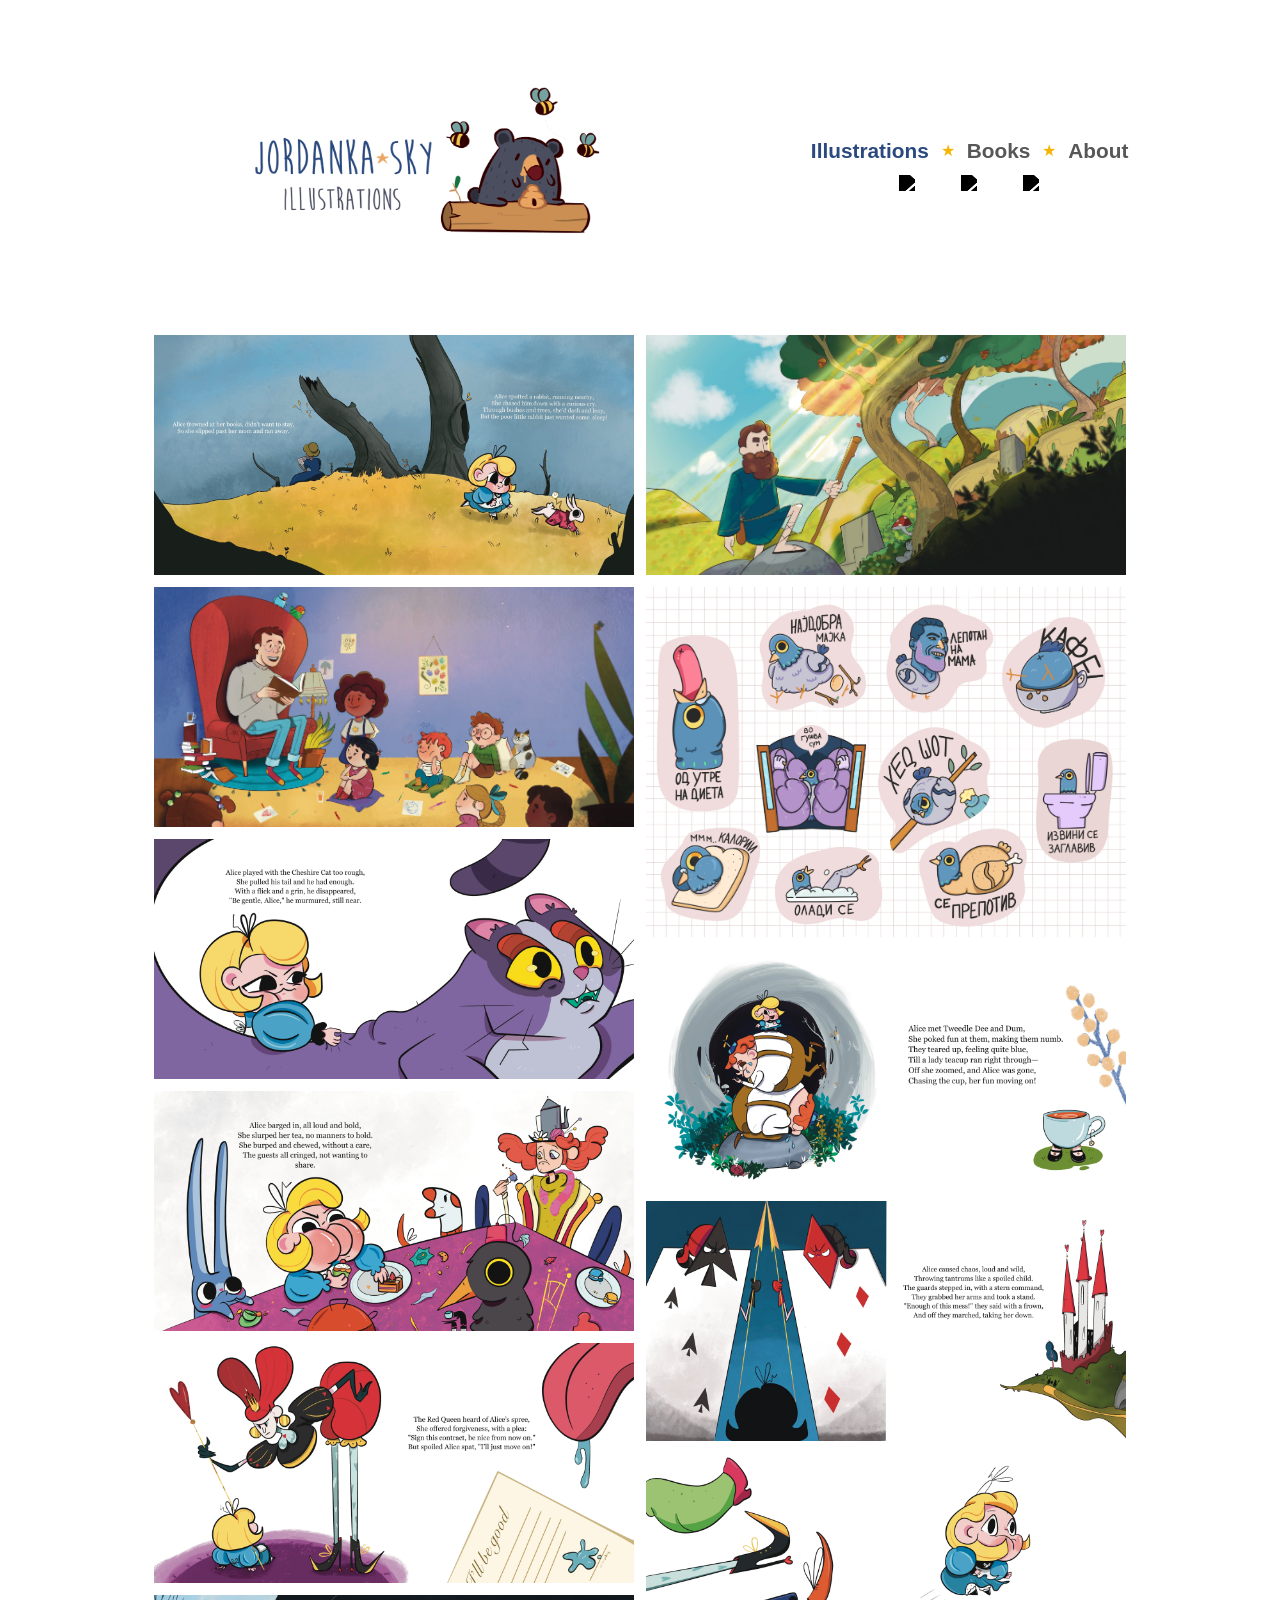
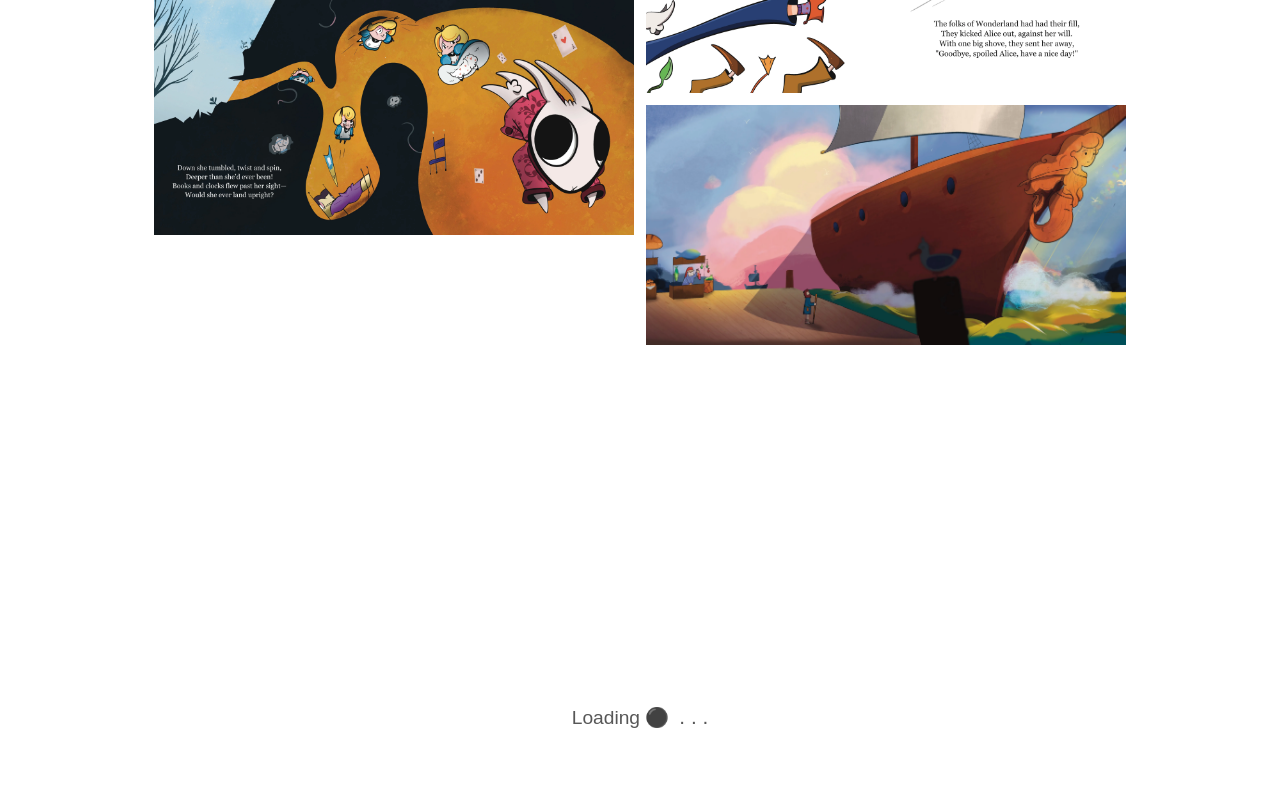
==== index.html @ f5ae5bb6 "column height adjustment test 200px" ====
<!DOCTYPE html>
<html lang="en">
<head>
    <meta charset="UTF-8">
    <meta name="viewport" content="width=device-width, initial-scale=1.0">
    <title>Illustrations</title>
    <link rel="stylesheet" href="styles.css">
</head>
<body>

<header>
    <div class="sub-header">
        <a href="index.html">
            <img src="images/logo.png" alt="Logo">
        </a>
    </div>

   <nav>
    <div class="nav-top">
        <a href="index.html" class="active">Illustrations</a>
        <span class="nav-sep">★</span>
        <a href="books.html">Books</a>
        <span class="nav-sep">★</span>
        <a href="about.html">About</a>
    </div>

    <div class="nav-socials">
    <a href="https://instagram.com" target="_blank" class="social-icon">
        <img src="https://cdn.jsdelivr.net/npm/simple-icons@v9/icons/instagram.svg" alt="Instagram">
    </a>

    <a href="https://youtube.com" target="_blank" class="social-icon">
        <img src="https://cdn.jsdelivr.net/npm/simple-icons@v9/icons/youtube.svg" alt="YouTube">
    </a>

    <a href="https://x.com" target="_blank" class="social-icon">
        <img src="https://cdn.jsdelivr.net/npm/simple-icons@v9/icons/x.svg" alt="X">
    </a>
    </div>
    </nav>
</header>

<main class="gallery" id="gallery"></main>

<!-- Lightbox -->
<div id="lightbox" onclick="closeLightbox()">
    <span class="arrow left" onclick="event.stopPropagation(); showPrev()">❮</span>
    <img id="lightbox-img" alt="Expanded artwork">
    <span class="arrow right" onclick="event.stopPropagation(); showNext()">❯</span>
</div>

<!-- Loading indicator inside gallery -->
<div id="sentinel" class="sentinel">
    <span class="loading-text">Loading ⚫</span>
</div>
<footer id="footer">
    © 2026
</footer>
<script>
// LIGHTBOX
let currentLightboxIndex = 0;

function openLightbox(src) {
    const lightbox = document.getElementById("lightbox");
    const img = document.getElementById("lightbox-img");

    img.src = src;
    lightbox.style.display = "flex";

    const match = src.match(/(\d+)\.(jpg|webp)$/);
    if (match) currentLightboxIndex = parseInt(match[1]);
}

document.getElementById("lightbox-img").onclick = (e) => e.stopPropagation();

function showNext() {
    const nextSrc = `images/${currentLightboxIndex + 1}.webp`;

    const testImg = new Image();
    testImg.src = nextSrc;

    testImg.onload = () => {
        currentLightboxIndex++;
        document.getElementById("lightbox-img").src = nextSrc;
    };

    testImg.onerror = () => {
        // stop at last image
    };
}

function showPrev() {
    if (currentLightboxIndex > 1) {
        currentLightboxIndex--;
        document.getElementById("lightbox-img").src =
            `images/${currentLightboxIndex}.webp`;
    }
}

document.addEventListener("keydown", (e) => {
    const lightbox = document.getElementById("lightbox");
    if (lightbox.style.display === "flex") {
        if (e.key === "ArrowRight") showNext();
        if (e.key === "ArrowLeft") showPrev();
        if (e.key === "Escape") closeLightbox();
    }
});

function closeLightbox() {
    document.getElementById("lightbox").style.display = "none";
}


// GALLERY
const gallery = document.getElementById("gallery");
const sentinel = document.getElementById("sentinel");

const batchSize = 6;
let currentIndex = 1;
let isLoading = false;
let reachedEnd = false;


// MASONRY ENGINE (column width increased by ~50%)
const columnWidth = 480; // was 320 → 480
const gap = 12;

let columns = 0;
let columnHeights = [];

function setupMasonry() {
    const galleryWidth = gallery.clientWidth;

    columns = Math.floor(galleryWidth / (columnWidth + gap));
    if (columns < 1) columns = 1;

    columnHeights = new Array(columns).fill(0);
}

function placeImage(img) {
    const height = img.offsetHeight;
    if (!height) return;

    let minCol = 0;
    for (let i = 1; i < columns; i++) {
        if (columnHeights[i] < columnHeights[minCol]) {
            minCol = i;
        }
    }

    const totalWidth = columns * columnWidth + (columns - 1) * gap;
    const offset = (gallery.clientWidth - totalWidth) / 2;

    const x = offset + minCol * (columnWidth + gap);
    const y = columnHeights[minCol];

    img.style.left = x + "px";
    img.style.top = y + "px";

    columnHeights[minCol] += height + gap;

    gallery.style.height = Math.max(...columnHeights) + 200 + "px";
}


// LOAD IMAGES
function loadBatch() {
    if (isLoading || reachedEnd) return;
    isLoading = true;

    const batch = [];
    let loadedCount = 0;
    let attempted = 0;

    for (let i = 0; i < batchSize; i++) {
        const index = currentIndex;
        const src = `images/${index}.webp`;

        const img = new Image();
        img.src = src;

        attempted++;

        img.onload = () => {
            batch.push({ index, img });
            loadedCount++;
            checkDone();
        };

        img.onerror = () => {
            if (index === 1) {
                reachedEnd = true;
            }
            attempted--;
            checkDone();
        };

        currentIndex++;
    }

    function checkDone() {
        if (loadedCount === attempted || reachedEnd) {
            renderBatch();
        }
    }

    function renderBatch() {
        batch.sort((a, b) => a.index - b.index);

        batch.forEach(obj => {
            const img = obj.img;

            img.alt = `Illustration ${obj.index}`;
            img.loading = "lazy";
            img.onclick = () => openLightbox(img.src);
            img.style.width = columnWidth + "px";
            img.style.position = "absolute";

            gallery.appendChild(img);

            requestAnimationFrame(() => {
                requestAnimationFrame(() => {
                    placeImage(img);
                    img.classList.add("loaded");
                });
            });
        });

        if (batch.length === 0) {
    reachedEnd = true;

    // stop observing
    observer.disconnect();

    // hide loading text
    sentinel.style.display = "none";

    // show footer
    document.getElementById("footer").style.display = "block";
}

        isLoading = false;
    }
}


// INIT
window.addEventListener("load", () => {
    setupMasonry();
    loadBatch();

    observer.observe(sentinel);
});


// SCROLL LOAD (detected higher up, on PC too)
const observer = new IntersectionObserver(
    (entries) => {
        entries.forEach(entry => {
            if (entry.isIntersecting && !isLoading && !reachedEnd) {
                loadBatch();
            }
        });
    },
    {
        rootMargin: "500px 0px" // trigger much earlier, especially on wide screens
    }
);

    window.addEventListener("scroll", () => {
    if (isLoading || reachedEnd) return;

    const scrollBottom =
        window.innerHeight + window.scrollY;

    const pageHeight =
        document.documentElement.offsetHeight;

    // trigger earlier on large screens
    if (scrollBottom > pageHeight - 1500) {
        loadBatch();
    }
});

// RESIZE
window.addEventListener("resize", () => {
    setupMasonry();

    const images = gallery.querySelectorAll("img");

    columnHeights.fill(0);

    images.forEach(img => {
        placeImage(img);
    });
});
</script>

</body>
</html>
---- styles.css ----
/* BASE */
body {
    margin: 0;
    background: white;
    font-family: "Trebuchet MS", "Comic Sans MS", cursive, sans-serif;
    min-height: 100vh;
}

/* HEADER */
header {
    display: flex;
    justify-content: space-between;
    align-items: center;
    padding: 20px 0;
    position: sticky;
    top: 0;
    z-index: 1000;
    background: white;
}

/* LOGO */
.sub-header {
    flex: 1;
    display: flex;
    justify-content: flex-start;
    padding-left: 18%;
}

.sub-header img {
    width: 400px;
    max-width: 100%;
    height: auto;
}

/* NAV */
nav {
    flex: 1;
    display: flex;
    flex-direction: column;   /* stack rows */
    justify-content: center;  
    align-items: center;
    gap: 8px;
    padding-right: 5%;
}

nav a {
    font-size: 1.3rem;
    text-decoration: none;
    color: #575757;
    font-weight: 600;
}

nav a.active {
  color: #2a497e;
  /* text-shadow: 0 0 8px rgba(42, 73, 126, 0.6); /* Glow effect */
  font-weight: bold;
}

.nav-sep {
    color: #f4b400;
}

.nav-top {
    display: flex;
    align-items: center;
    gap: 12px;
}

.nav-socials {
    display: flex;
    gap: 36px;
    font-size: 1.2rem;
}

.nav-socials a {
    text-decoration: none;
}

.nav-socials a:hover {
    opacity: 0.6;
}

.social-icon {
    display: flex;
    align-items: center;
    justify-content: center;
    width: 26px;
    height: 26px;
    color: #575757;
}

.social-icon img {
    width: 18px;
    height: 18px;
    display: block;
    filter: grayscale(100%) brightness(0);
}

.social-icon:hover img {
    opacity: 0.6;
}

/* MASONRY (v2) */
.gallery {
    position: relative;
    max-width: 1600px;   /* a bit wider for 480px cols */
    margin: 0 auto 40px;
    padding: 20px 0;
    min-height: 400px;
    background: #fff;
}

/* IMAGES */
.gallery img {
    position: absolute;
    width: 480px; /* matches columnWidth */
    border-radius: 0;
    background: #eee;
    opacity: 0;
    filter: blur(12px);
    transform: scale(1.02);
    transition:
        opacity 0.4s ease,
        filter 0.4s ease,
        transform 0.4s ease;
}

.gallery img.loaded {
    opacity: 1;
    filter: blur(0);
    transform: scale(1);
}

/* MOBILE HEADER */
@media (max-width: 700px) {
    header {
        flex-direction: column;
        align-items: center;
        gap: 10px;
    }

    .sub-header {
        padding-left: 0;
        justify-content: center;
    }

    nav {
        padding-right: 0;
        justify-content: center;
        flex-wrap: wrap;
        gap: 10px;
    }
}

/* FOOTER */
#footer {
    display: none;
    text-align: center;
    padding: 40px 0 30px;
    font-size: 0.9rem;
    color: #999;
}

/* LIGHTBOX */
#lightbox {
    display: none;
    position: fixed;
    inset: 0;
    background: rgba(0, 0, 0, 0.9);
    justify-content: center;
    align-items: center;
    z-index: 1000;
}

#lightbox img {
    max-width: 95%;
    max-height: 95%;
}

/* ARROWS */
.arrow {
    position: absolute;
    top: 50%;
    transform: translateY(-50%);
    font-size: 3rem;
    color: white;
    cursor: pointer;
    padding: 10px;
}

.arrow.left { left: 20px; }
.arrow.right { right: 20px; }

.arrow:hover {
    opacity: 0.7;
}

/* SENTINEL / LOADING INDICATOR */
.sentinel {
    display: flex;
    justify-content: center;
    align-items: center;
    height: 120px;
    padding: 20px 0;
    font-size: 1.2rem;
    color: #575757;
    font-family: inherit;
}

.loading-text {
    display: flex;
    align-items: center;
    gap: 10px;
}

.loading-text::after {
    content: ". . .";
    font-size: 1.3rem;
}
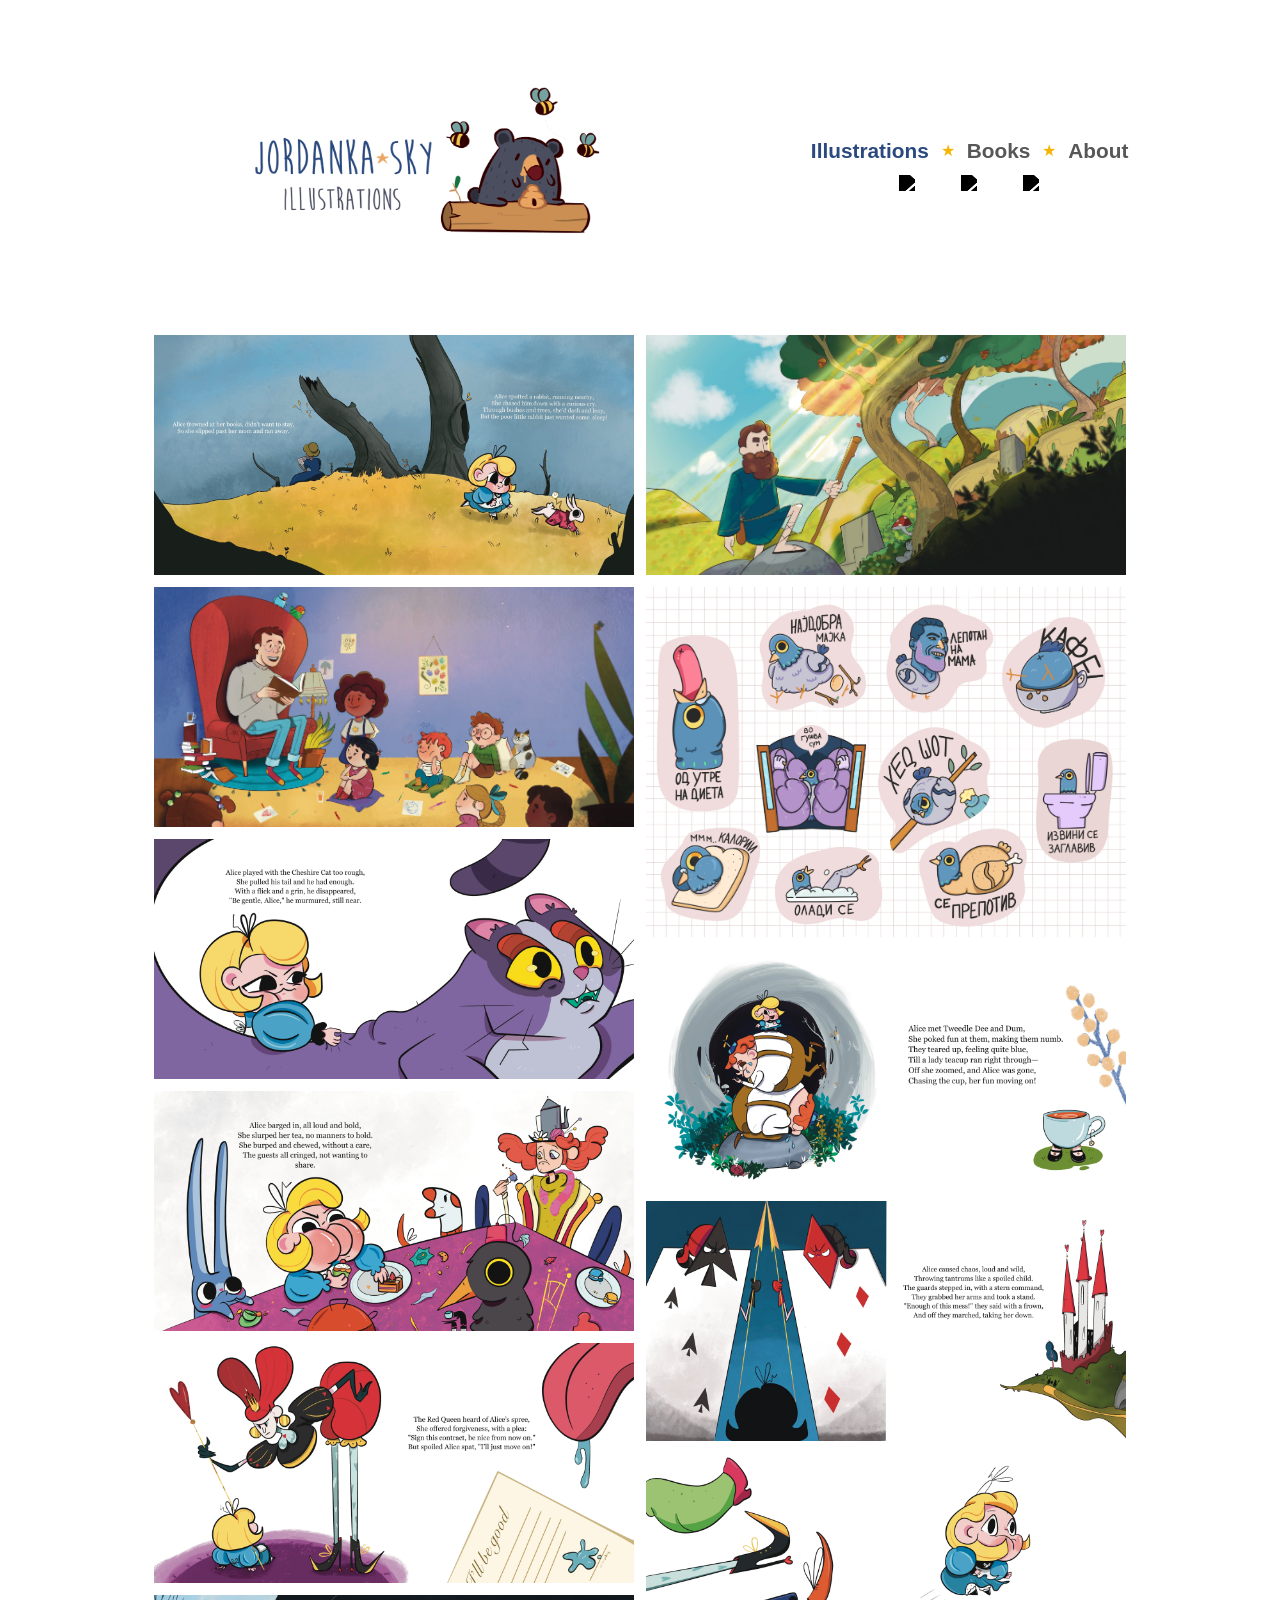
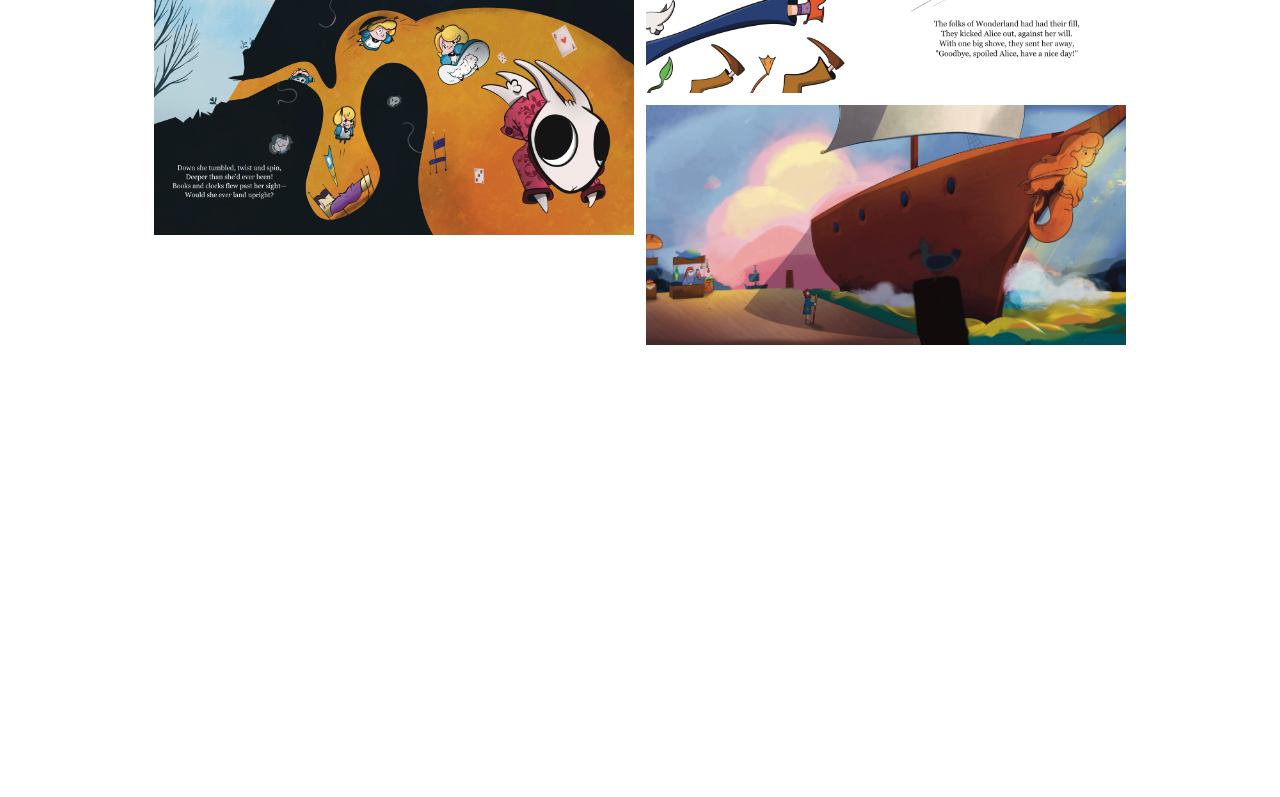
==== commit 66655bb6: "x replaced with linkedin" ====
--- a/index.html
+++ b/index.html
@@ -33,8 +33,8 @@
         <img src="https://cdn.jsdelivr.net/npm/simple-icons@v9/icons/youtube.svg" alt="YouTube">
     </a>
 
-    <a href="https://x.com" target="_blank" class="social-icon">
-        <img src="https://cdn.jsdelivr.net/npm/simple-icons@v9/icons/x.svg" alt="X">
+    <a href="https://linkedin.com" target="_blank" class="social-icon">
+        <img src="https://cdn.jsdelivr.net/npm/simple-icons@v9/icons/linkedin.svg" alt="LinkedIn">
     </a>
     </div>
     </nav>
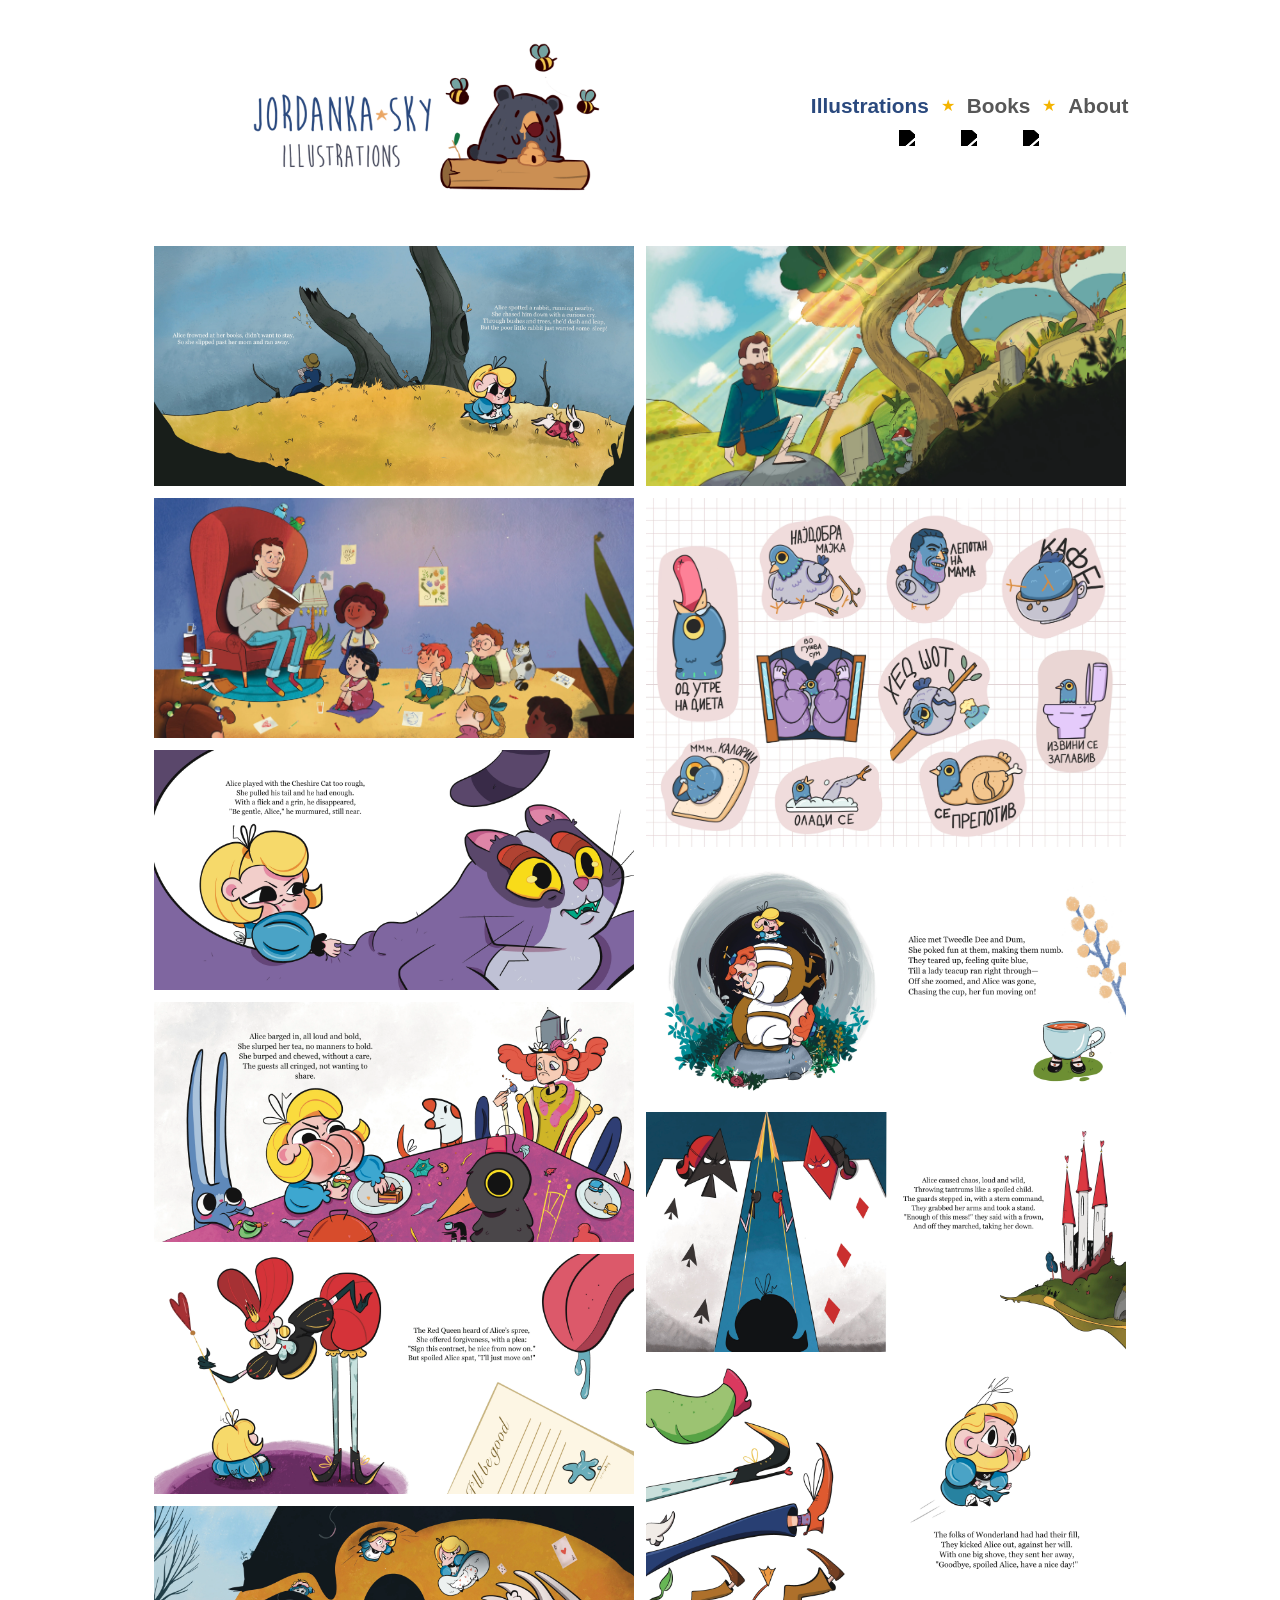
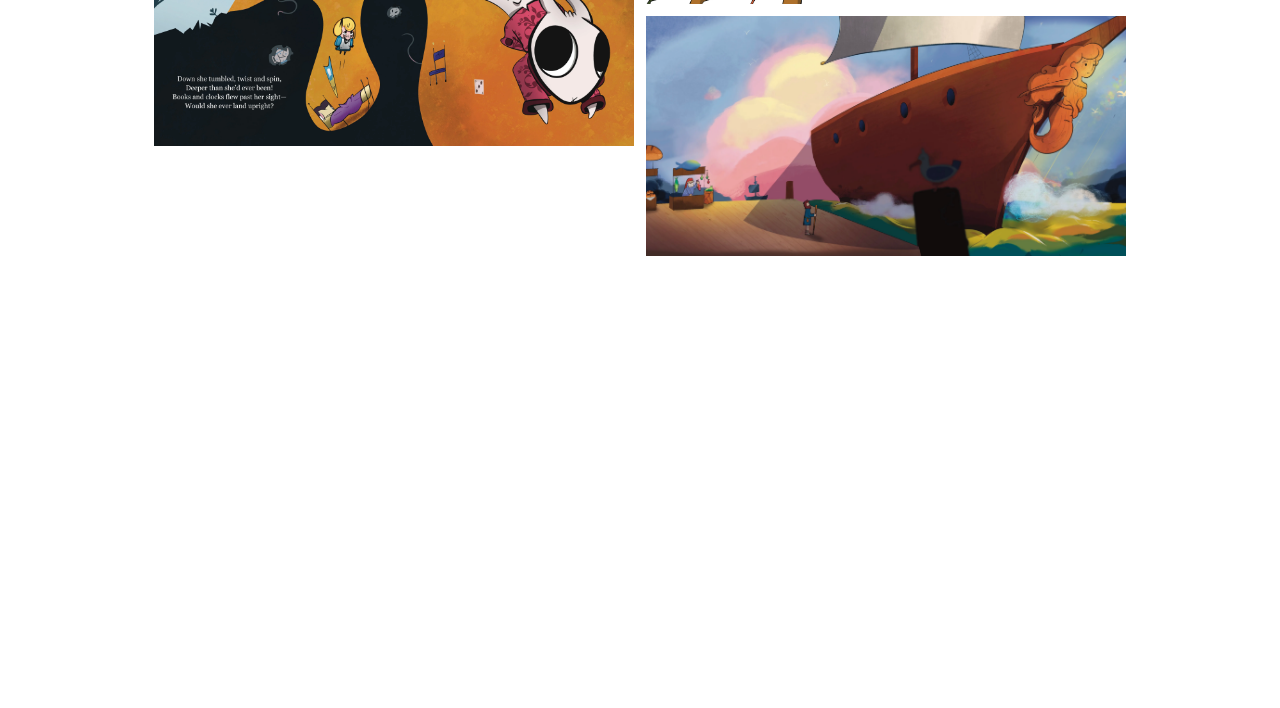
==== commit ecf36d8b: "changed yt links" ====
--- a/index.html
+++ b/index.html
@@ -25,15 +25,15 @@
     </div>
 
     <div class="nav-socials">
-    <a href="https://instagram.com" target="_blank" class="social-icon">
+    <a href="https://www.instagram.com/jordanka.sky/" target="_blank" class="social-icon">
         <img src="https://cdn.jsdelivr.net/npm/simple-icons@v9/icons/instagram.svg" alt="Instagram">
     </a>
 
-    <a href="https://youtube.com" target="_blank" class="social-icon">
+    <a href="https://www.youtube.com/@jordankasky" target="_blank" class="social-icon">
         <img src="https://cdn.jsdelivr.net/npm/simple-icons@v9/icons/youtube.svg" alt="YouTube">
     </a>
 
-    <a href="https://linkedin.com" target="_blank" class="social-icon">
+    <a href="https://www.linkedin.com/in/jordanka-vlaisavljevic-9a9b8038b/" target="_blank" class="social-icon">
         <img src="https://cdn.jsdelivr.net/npm/simple-icons@v9/icons/linkedin.svg" alt="LinkedIn">
     </a>
     </div>
@@ -51,7 +51,7 @@
 
 <!-- Loading indicator inside gallery -->
 <div id="sentinel" class="sentinel">
-    <span class="loading-text">Loading ⚫</span>
+    <span class="loading-text">Loading </span>
 </div>
 <footer id="footer">
     © 2026
--- a/styles.css
+++ b/styles.css
@@ -1,5 +1,5 @@
-/* BASE */
-body {
+
+/* BASE */body {
     margin: 0;
     background: white;
     font-family: "Trebuchet MS", "Comic Sans MS", cursive, sans-serif;
@@ -12,7 +12,7 @@
     justify-content: space-between;
     align-items: center;
     padding: 20px 0;
-    position: sticky;
+    position: sticky !important;
     top: 0;
     z-index: 1000;
     background: white;
@@ -86,14 +86,14 @@
     justify-content: center;
     width: 26px;
     height: 26px;
-    color: #575757;
+    color: #575757 !important;
 }
 
 .social-icon img {
     width: 18px;
     height: 18px;
     display: block;
-    filter: grayscale(100%) brightness(0);
+    filter: grayscale(100%) brightness(0) !important;
 }
 
 .social-icon:hover img {
@@ -137,6 +137,8 @@
         flex-direction: column;
         align-items: center;
         gap: 10px;
+        position: static !important;
+        width: 100%;
     }
 
     .sub-header {
@@ -147,8 +149,18 @@
     nav {
         padding-right: 0;
         justify-content: center;
+        align-items: center;
         flex-wrap: wrap;
         gap: 10px;
+    }
+    .gallery {
+        padding: 10px;
+    }
+    .gallery img {
+        width: 100% !important;   
+        left: 0 !important;       
+        top: auto !important;
+        position: relative !important;
     }
 }
 
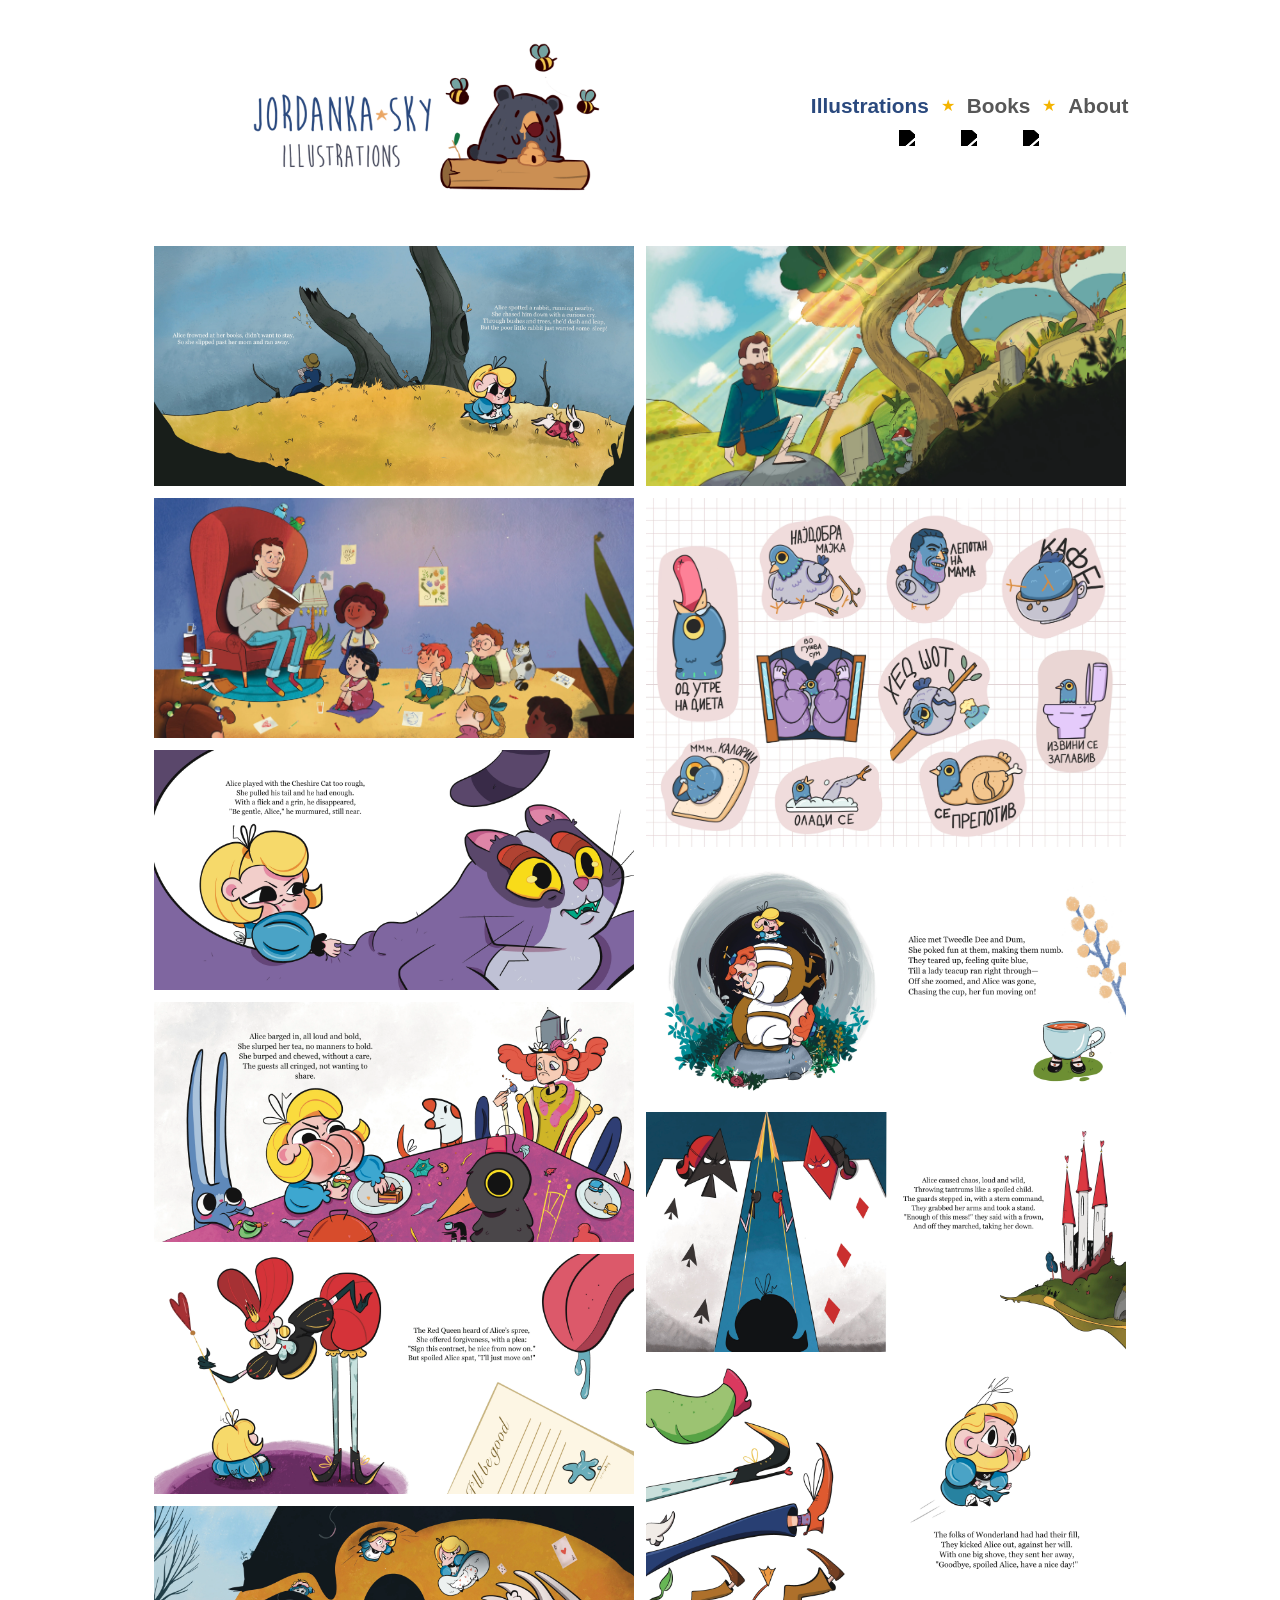
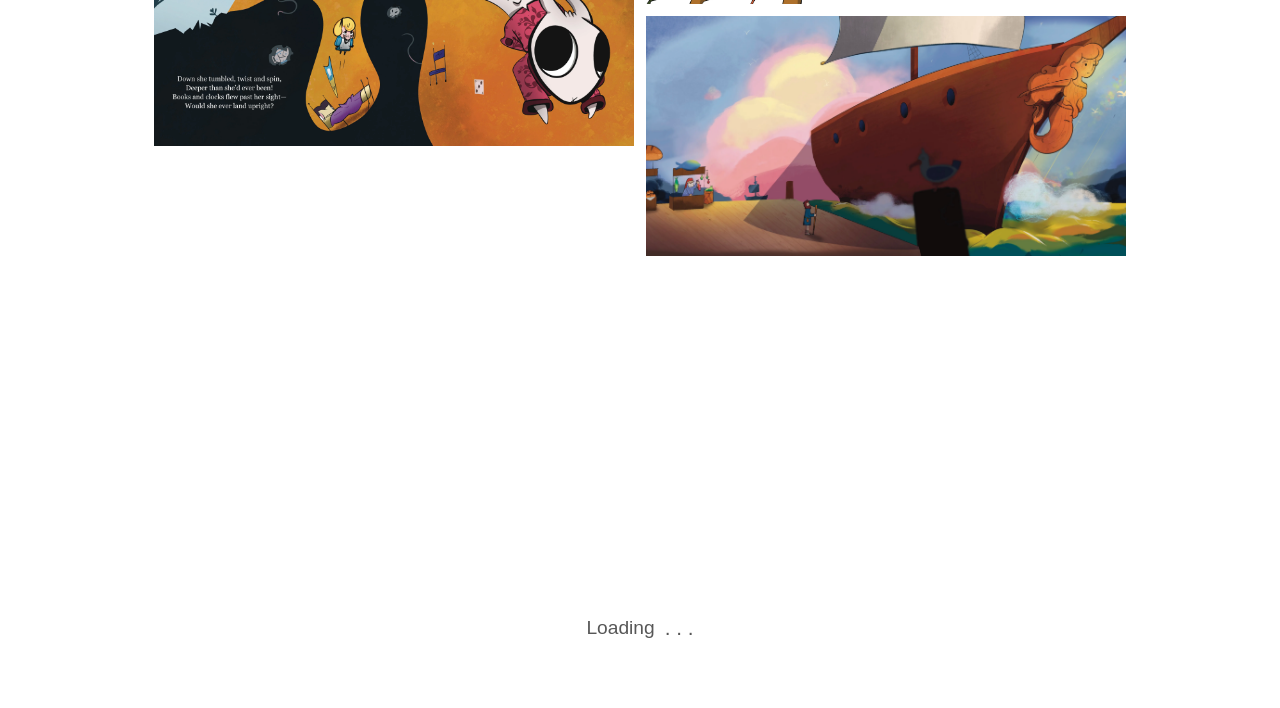
==== commit 83a1b8cf: "changed links and logo adn header size" ====
--- a/index.html
+++ b/index.html
@@ -29,7 +29,7 @@
         <img src="https://cdn.jsdelivr.net/npm/simple-icons@v9/icons/instagram.svg" alt="Instagram">
     </a>
 
-    <a href="https://www.youtube.com/@jordankasky" target="_blank" class="social-icon">
+    <a href="https://youtube.com" target="_blank" class="social-icon">
         <img src="https://cdn.jsdelivr.net/npm/simple-icons@v9/icons/youtube.svg" alt="YouTube">
     </a>
 
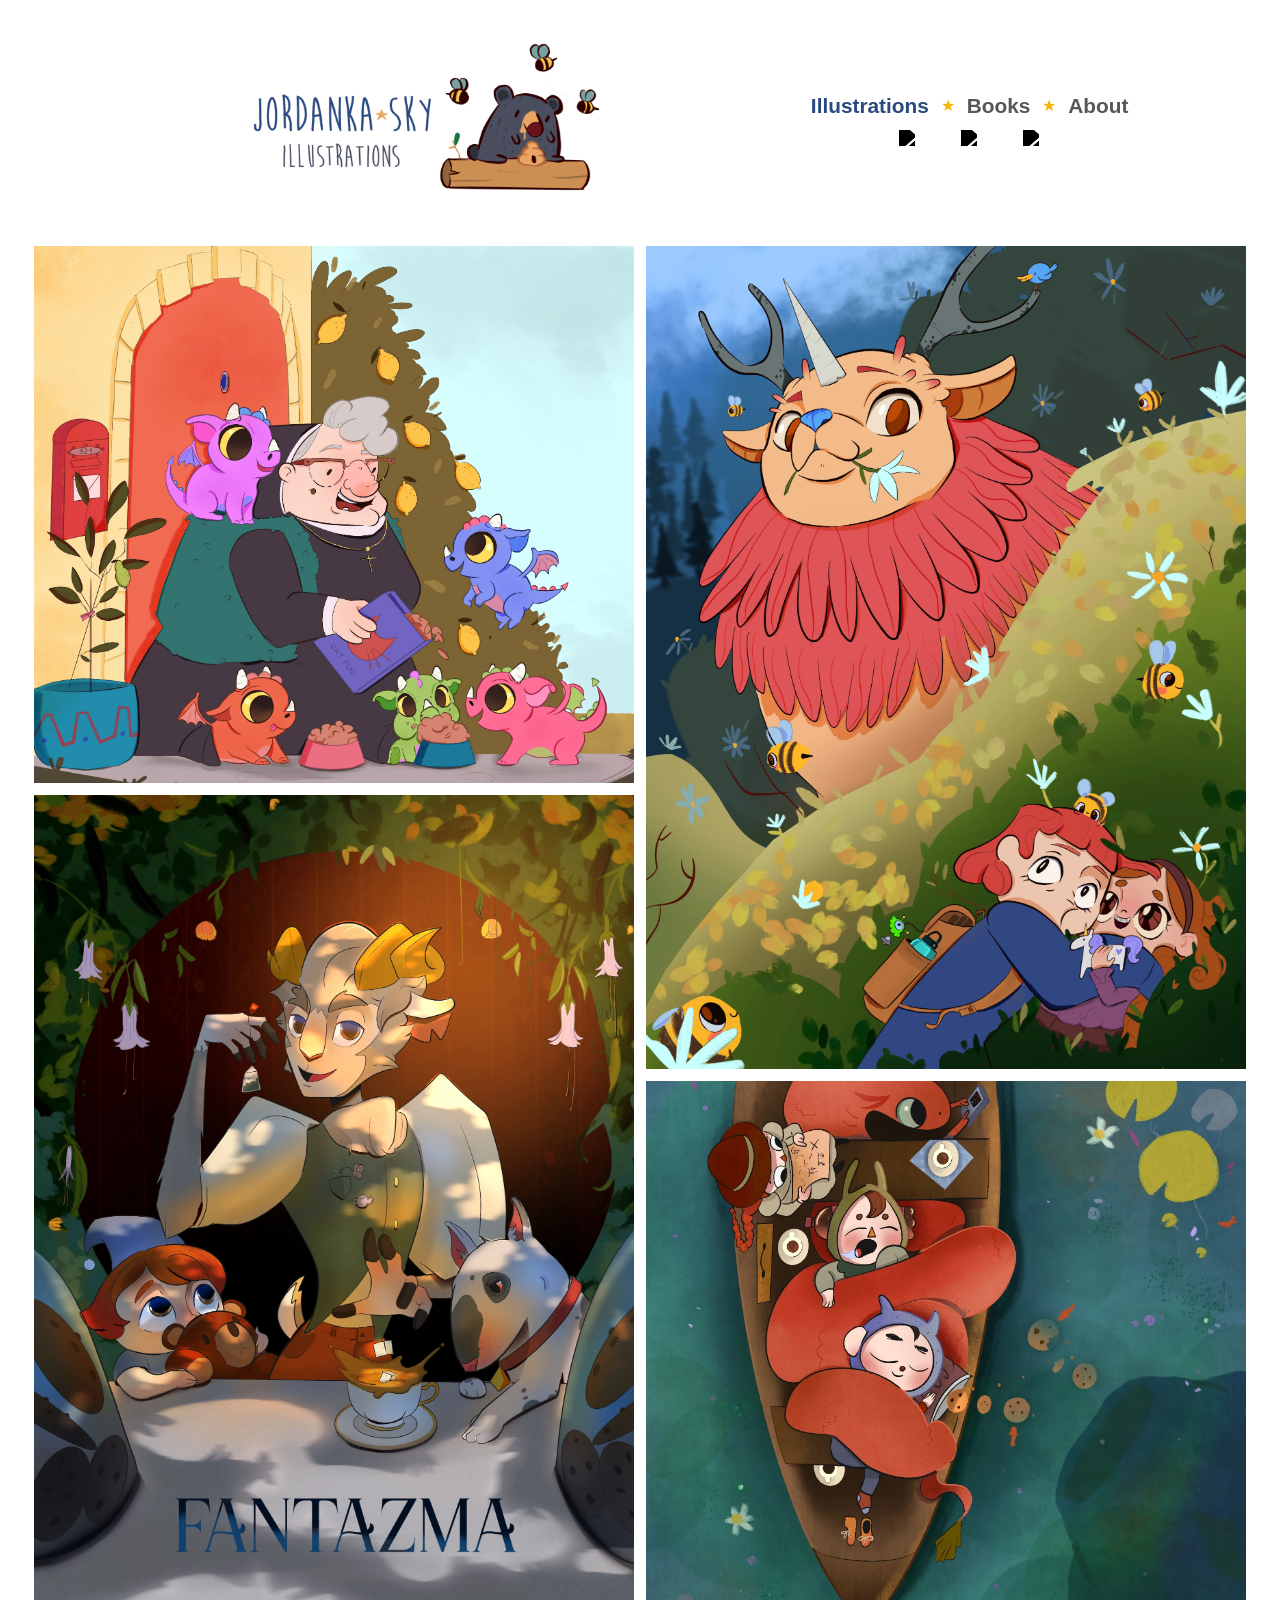
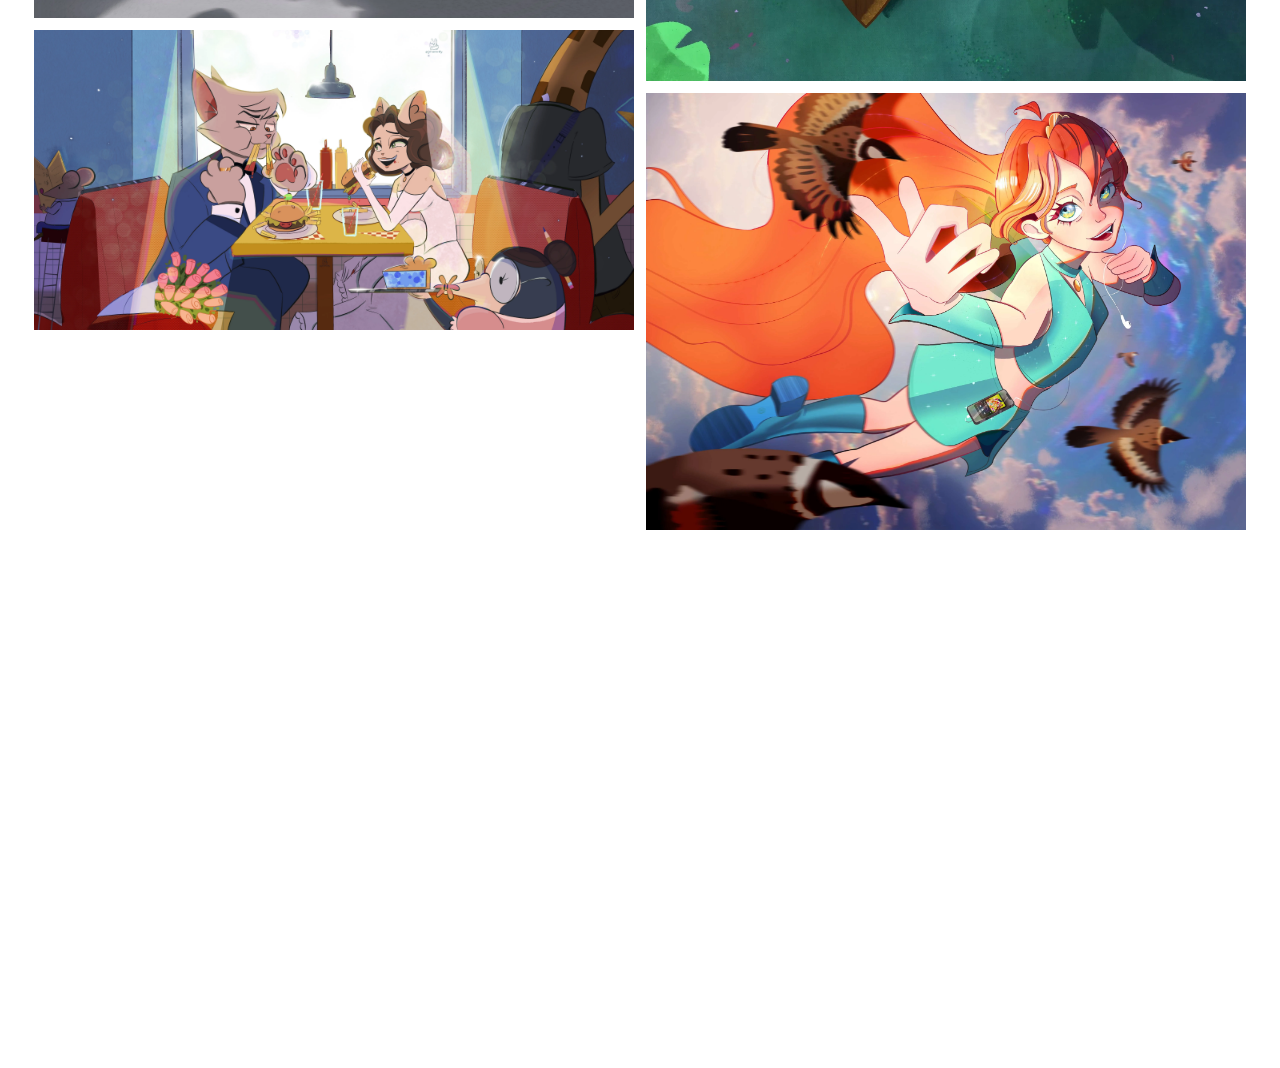
==== commit d2f7abed: "Reordered images, added 2 new books, added lightbox 'x' button, added hover effect on gallery images" ====
--- a/index.html
+++ b/index.html
@@ -29,7 +29,7 @@
         <img src="https://cdn.jsdelivr.net/npm/simple-icons@v9/icons/instagram.svg" alt="Instagram">
     </a>
 
-    <a href="https://youtube.com" target="_blank" class="social-icon">
+    <a href="https://www.youtube.com/@jordankasky" target="_blank" class="social-icon">
         <img src="https://cdn.jsdelivr.net/npm/simple-icons@v9/icons/youtube.svg" alt="YouTube">
     </a>
 
@@ -44,6 +44,7 @@
 
 <!-- Lightbox -->
 <div id="lightbox" onclick="closeLightbox()">
+    <span class="close-lightbox" onclick="event.stopPropagation(); closeLightbox()">×</span>
     <span class="arrow left" onclick="event.stopPropagation(); showPrev()">❮</span>
     <img id="lightbox-img" alt="Expanded artwork">
     <span class="arrow right" onclick="event.stopPropagation(); showNext()">❯</span>
@@ -122,7 +123,7 @@
 
 
 // MASONRY ENGINE (column width increased by ~50%)
-const columnWidth = 480; // was 320 → 480
+const columnWidth = 600; // was 320 → 480
 const gap = 12;
 
 let columns = 0;
@@ -131,7 +132,7 @@
 function setupMasonry() {
     const galleryWidth = gallery.clientWidth;
 
-    columns = Math.floor(galleryWidth / (columnWidth + gap));
+    columns = Math.min(2, Math.floor(galleryWidth / (columnWidth + gap)));
     if (columns < 1) columns = 1;
 
     columnHeights = new Array(columns).fill(0);
--- a/styles.css
+++ b/styles.css
@@ -103,7 +103,7 @@
 /* MASONRY (v2) */
 .gallery {
     position: relative;
-    max-width: 1600px;   /* a bit wider for 480px cols */
+    max-width: 2000px;   /* a bit wider for 480px cols */
     margin: 0 auto 40px;
     padding: 20px 0;
     min-height: 400px;
@@ -113,7 +113,8 @@
 /* IMAGES */
 .gallery img {
     position: absolute;
-    width: 480px; /* matches columnWidth */
+    image-orientation: from-image;
+    width: 600px; /* matches columnWidth */
     border-radius: 0;
     background: #eee;
     opacity: 0;
@@ -131,6 +132,11 @@
     transform: scale(1);
 }
 
+.gallery img.loaded:hover {
+    transform: translateY(-5px) scale(1.02);
+    box-shadow: 6px 12px 28px rgba(0,0,0,0.2);
+}
+
 /* MOBILE HEADER */
 @media (max-width: 700px) {
     header {
@@ -166,7 +172,6 @@
 
 /* FOOTER */
 #footer {
-    display: none;
     text-align: center;
     padding: 40px 0 30px;
     font-size: 0.9rem;
@@ -203,7 +208,18 @@
 .arrow.left { left: 20px; }
 .arrow.right { right: 20px; }
 
-.arrow:hover {
+.close-lightbox {
+    position: absolute;
+    top: 20px;
+    right: 25px;
+    font-size: 2.5rem;
+    color: white;
+    cursor: pointer;
+    padding: 10px;
+}
+
+.arrow:hover,
+.close-lightbox:hover {
     opacity: 0.7;
 }
 
@@ -229,3 +245,298 @@
     content: ". . .";
     font-size: 1.3rem;
 }
+
+/*About*/
+
+.about-container {
+    max-width: 900px;
+    margin: 0 auto;
+    padding: 40px 20px;
+    color: #575757;
+}
+
+.about-container h2 {
+    color: #eb8015;
+}
+
+/* SIDE-BY-SIDE LAYOUT */
+.about-flex {
+    display: flex;
+    align-items: flex-start;
+    gap: 40px;
+    margin-bottom: 40px;
+}
+
+/* IMAGE */
+.portrait {
+    width: 300px;
+    height: 300px;
+    border-radius: 50%;
+    object-fit: cover;
+    border: 4px solid #fff;
+    box-shadow: 0 8px 24px rgba(0,0,0,0.08);
+}
+
+/* TEXT */
+.about-text {
+    flex: 1;
+}
+
+.about-text h1 {
+    color: #eb8015;
+    font-size: 2rem;
+    font-weight: 600;
+    margin-bottom: 5px;
+}
+
+.tagline {
+    color: #7a6f60;
+    margin-bottom: 20px;
+}
+
+.bio {
+    font-size: 1.05rem;
+    line-height: 1.6;
+}
+
+/* CONTACT FORM */
+.about-container h2 {
+    font-size: 1.4rem;
+    font-weight: 600;
+    text-align: center;
+    margin-bottom: 20px;
+}
+
+form {
+    display: flex;
+    flex-direction: column;
+    gap: 12px;
+    max-width: 520px;
+    margin: 0 auto;
+}
+
+input, textarea {
+    padding: 10px;
+    border: 1px solid #e0d8cc;
+    border-radius: 8px;
+    font-family: inherit;
+}
+
+textarea {
+    min-height: 120px;
+    resize: vertical;
+}
+
+button {
+    padding: 10px;
+    background: #3a342c;
+    color: #faf6f0;
+    border: none;
+    border-radius: 8px;
+    cursor: pointer;
+}
+
+button:hover {
+    background: #5a4f42;
+}
+
+/* FOOTER */
+.about-footer {
+    text-align: center;
+    margin-top: 40px;
+    color: #999;
+    font-size: 0.9rem;
+}
+
+/* ============================================================
+   BOOKS GRID (books.html)
+   ============================================================ */
+ 
+.books-grid-container {
+    max-width: 1200px;
+    margin: 40px auto 80px;
+    padding: 0 24px;
+    display: grid;
+    grid-template-columns: repeat(auto-fill, minmax(220px, 1fr));
+    gap: 36px;
+}
+ 
+.book-cover a {
+    display: block;
+    text-decoration: none;
+    color: #575757;
+}
+ 
+.book-cover img {
+    width: 100%;
+    aspect-ratio: 3 / 4;
+    object-fit: cover;
+    border-radius: 4px;
+    display: block;
+    box-shadow: 4px 6px 20px rgba(0,0,0,0.13);
+    transition: transform 0.25s ease, box-shadow 0.25s ease;
+}
+ 
+.book-cover a:hover img {
+    transform: translateY(-5px) scale(1.02);
+    box-shadow: 6px 12px 28px rgba(0,0,0,0.2);
+}
+ 
+.book-cover-title {
+    display: block;
+    margin-top: 10px;
+    font-size: 0.9rem;
+    font-weight: 600;
+    line-height: 1.4;
+    color: #575757;
+    transition: color 0.2s;
+}
+ 
+.book-cover a:hover .book-cover-title {
+    color: #2a497e;
+}
+ 
+ 
+/* ============================================================
+   INDIVIDUAL BOOK PAGE (alice.html, etc.)
+   ============================================================ */
+ 
+.book-page {
+    max-width: 900px;
+    margin: 0 auto;
+    padding: 24px 24px 80px;
+    color: #575757;
+}
+ 
+.back-link {
+    display: inline-block;
+    margin-bottom: 28px;
+    font-size: 0.9rem;
+    color: #9a8f82;
+    text-decoration: none;
+    transition: color 0.2s;
+}
+ 
+.back-link:hover {
+    color: #3a342c;
+}
+ 
+/* HERO */
+.book-hero {
+    display: flex;
+    align-items: flex-start;
+    gap: 44px;
+    margin-bottom: 60px;
+}
+ 
+.book-hero-cover {
+    flex-shrink: 0;
+}
+ 
+.book-hero-cover img {
+    width: 240px;
+    border-radius: 6px;
+    display: block;
+    box-shadow: 5px 8px 24px rgba(0,0,0,0.15);
+}
+ 
+.book-hero-info {
+    flex: 1;
+}
+ 
+.book-hero-info h1 {
+    font-size: 1.7rem;
+    font-weight: 600;
+    color: #3a342c;
+    margin: 0 0 6px;
+    line-height: 1.3;
+}
+ 
+.book-meta {
+    font-size: 0.88rem;
+    color: #9a8f82;
+    font-style: italic;
+    margin-bottom: 18px;
+}
+ 
+.book-hero-info p {
+    font-size: 1.05rem;
+    line-height: 1.7;
+    margin-bottom: 14px;
+}
+ 
+.buy-btn {
+    display: inline-block;
+    margin-top: 10px;
+    padding: 10px 24px;
+    background: #3a342c;
+    color: #faf6f0;
+    text-decoration: none;
+    border-radius: 8px;
+    font-family: inherit;
+    font-size: 0.95rem;
+    transition: background 0.2s;
+}
+ 
+.buy-btn:hover {
+    background: #5a4f42;
+}
+ 
+/* SPREADS SECTION */
+.book-spreads h2 {
+    font-size: 1.2rem;
+    font-weight: 600;
+    color: #3a342c;
+    margin-bottom: 32px;
+    padding-bottom: 8px;
+    border-bottom: 1px solid #e8e2da;
+}
+ 
+/* FULL-SIZE SPREAD ITEMS */
+/* Each image fills the page width; caption sits below */
+.spread-item {
+    margin-bottom: 56px;
+}
+ 
+.spread-item img {
+    width: 100%;
+    height: auto;
+    display: block;
+    border-radius: 4px;
+}
+ 
+.spread-caption {
+    margin-top: 12px;
+    font-size: 0.95rem;
+    line-height: 1.6;
+    color: #7a6f60;
+    font-style: italic;
+}
+
+/* MOBILE FIX */
+@media (max-width: 700px) {
+    .about-flex {
+        flex-direction: column;
+        text-align: center;
+        align-items: center;
+    }
+
+    .portrait {
+        margin-bottom: 20px;
+    }
+
+    .book-hero {
+        flex-direction: column;
+        align-items: center;
+        text-align: center;
+    }
+ 
+    .book-hero-cover img {
+        width: 180px;
+    }
+ 
+    .spreads-grid {
+        grid-template-columns: repeat(auto-fill, minmax(140px, 1fr));
+    }
+}
+}   
